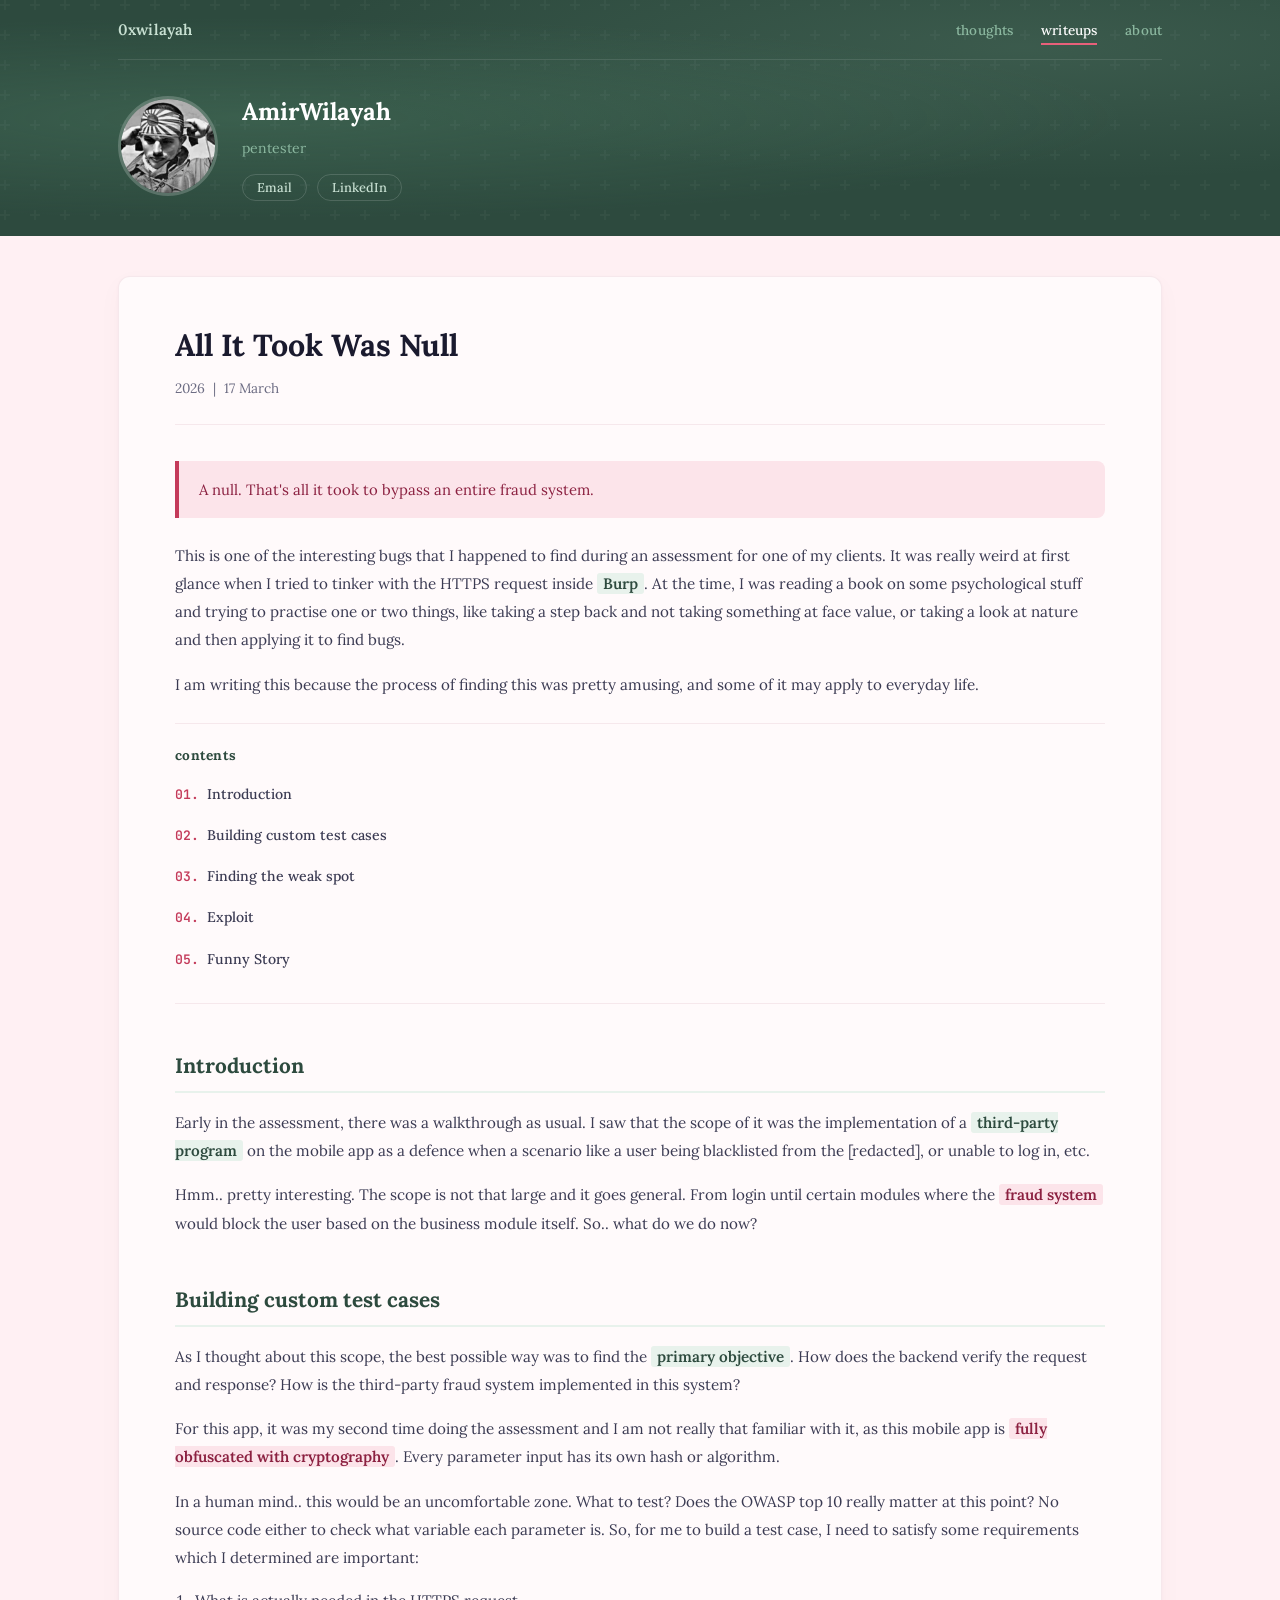
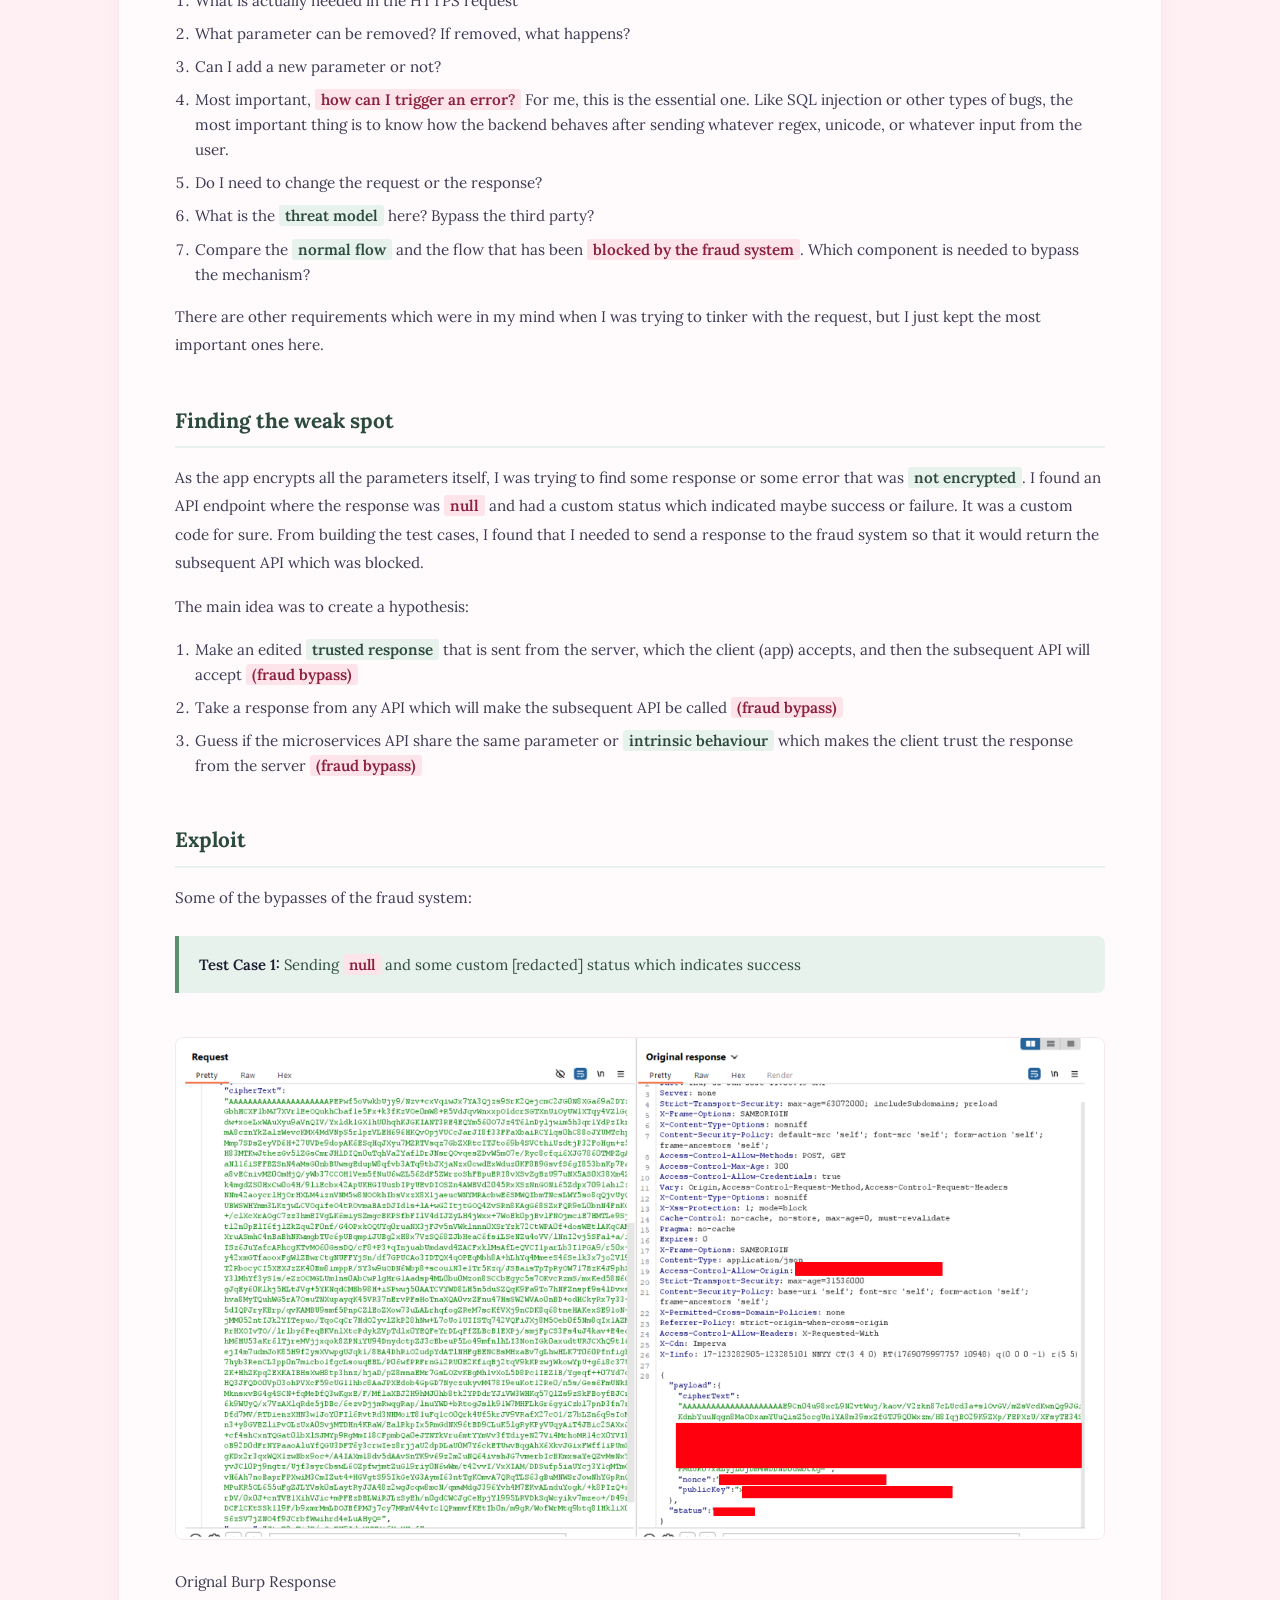
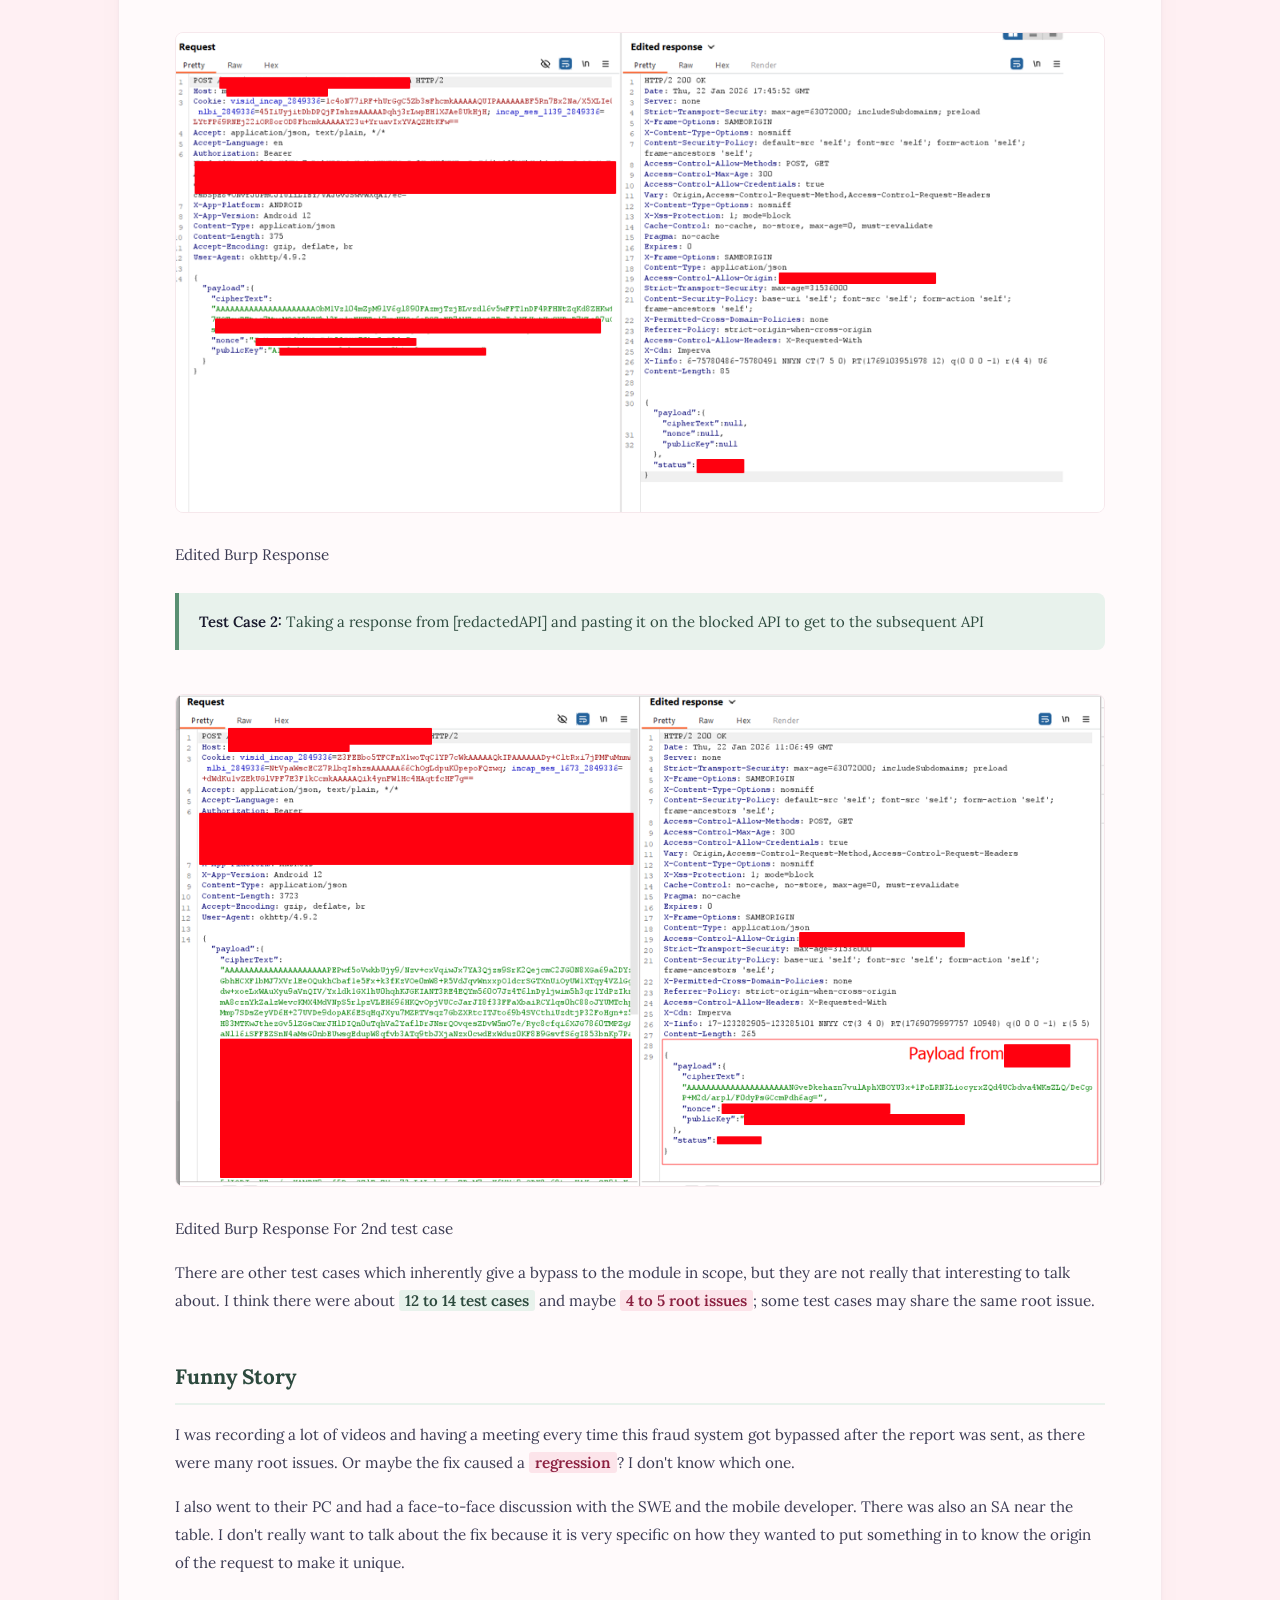
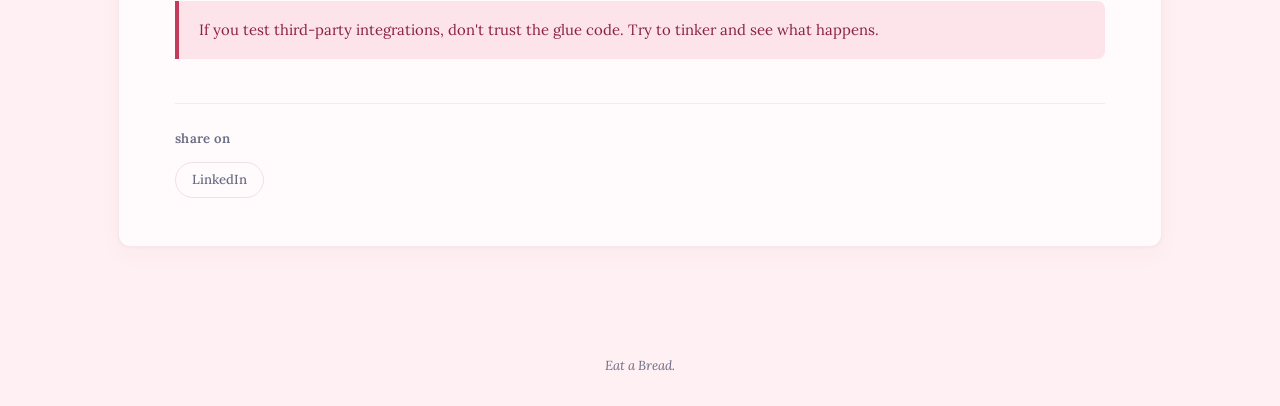
==== posts/all-it-took-was-null.html @ a5fc813b "Add files via upload" ====
<!DOCTYPE html>
<html lang="en">
<head>
  <meta charset="UTF-8">
  <meta name="viewport" content="width=device-width, initial-scale=1.0">
  <title>All It Took Was Null - 0xwilayah</title>
  <link rel="stylesheet" href="../css/style.css">
</head>
<body>

  <header class="site-header">
    <div class="header-inner">
      <nav class="site-nav">
        <a href="../index.html" class="site-title">0xwilayah</a>
        <button class="nav-toggle" onclick="document.querySelector('.nav-links').classList.toggle('open')">
          <span></span><span></span><span></span>
        </button>
        <ul class="nav-links">
          <li><a href="../thoughts.html">thoughts</a></li>
          <li><a href="../writeups.html" class="active">writeups</a></li>
          <li><a href="../about.html">about</a></li>
        </ul>
      </nav>
      <div class="author-strip">
        <img src="../images/kamikaze.jpeg" alt="AmirWilayah" class="author-avatar">
        <div class="author-info">
          <h1 class="author-name">AmirWilayah</h1>
          <p class="author-bio">pentester</p>
          <ul class="author-links">
            <li><a href="mailto:wilayahhhh@gmail.com">Email</a></li>
            <li><a href="https://www.linkedin.com/in/0xwilayah/" target="_blank">LinkedIn</a></li>
          </ul>
        </div>
      </div>
    </div>
  </header>

  <div class="main-wrap">
    <div class="content-card">

      <article>
        <header class="article-header">
          <h1 class="article-title">All It Took Was Null</h1>
          <div class="article-meta">
            2026 &nbsp;|&nbsp; 17 March 
          </div>
        </header>

        <div class="article-body">

          <div class="callout-straw">A null. That's all it took to bypass an entire fraud system.</div>

          <p>This is one of the interesting bugs that I happened to find during an assessment for one of my clients.
          It was really weird at first glance when I tried to tinker with the HTTPS request inside <span class="highlight-matcha">Burp</span>. At the time, I was reading a book on some psychological stuff and trying to practise one or two things, like taking a step back and not taking something at face value, or taking a look at nature and then applying it to find bugs.</p>

          <p>I am writing this because the process of finding this was pretty amusing, and some of it may apply to everyday life.</p>

          <!-- Table of Contents -->
          <nav class="toc">
            <div class="toc-title">contents</div>
            <ol>
              <li><a href="#introduction">Introduction</a></li>
              <li><a href="#building-test-cases">Building custom test cases</a></li>
              <li><a href="#finding-weak-spot">Finding the weak spot</a></li>
              <li><a href="#exploit">Exploit</a></li>
              <li><a href="#funny-story">Funny Story</a></li>
            </ol>
          </nav>

          <h2 id="introduction">Introduction</h2>

          <p>Early in the assessment, there was a walkthrough as usual. I saw that the scope of it was the implementation of a <span class="highlight-matcha">third-party program</span> on the mobile app as a defence when a scenario like a user being blacklisted from the [redacted], or unable to log in, etc.</p>

          <p>Hmm.. pretty interesting. The scope is not that large and it goes general. From login until certain modules where the <span class="highlight-straw">fraud system</span> would block the user based on the business module itself.
          So.. what do we do now?</p>

          <h2 id="building-test-cases">Building custom test cases</h2>

          <p>As I thought about this scope, the best possible way was to find the <span class="highlight-matcha">primary objective</span>.
          How does the backend verify the request and response? How is the third-party fraud system implemented in this system?</p>

          <p>For this app, it was my second time doing the assessment and I am not really that familiar with it, as this mobile app is <span class="highlight-straw">fully obfuscated with cryptography</span>. Every parameter input has its own hash or algorithm.</p>

          <p>In a human mind.. this would be an uncomfortable zone. What to test? Does the OWASP top 10 really matter at this point? No source code either to check what variable each parameter is. So, for me to build a test case, I need to satisfy some requirements which I determined are important:</p>

          <ol>
            <li>What is actually needed in the HTTPS request</li>
            <li>What parameter can be removed? If removed, what happens?</li>
            <li>Can I add a new parameter or not?</li>
            <li>Most important, <span class="highlight-straw">how can I trigger an error?</span> For me, this is the essential one. Like SQL injection or other types of bugs, the most important thing is to know how the backend behaves after sending whatever regex, unicode, or whatever input from the user.</li>
            <li>Do I need to change the request or the response?</li>
            <li>What is the <span class="highlight-matcha">threat model</span> here? Bypass the third party?</li>
            <li>Compare the <span class="highlight-matcha">normal flow</span> and the flow that has been <span class="highlight-straw">blocked by the fraud system</span>. Which component is needed to bypass the mechanism?</li>
          </ol>

          <p>There are other requirements which were in my mind when I was trying to tinker with the request, but I just kept the most important ones here.</p>

          <h2 id="finding-weak-spot">Finding the weak spot</h2>

          <p>As the app encrypts all the parameters itself, I was trying to find some response or some error that was <span class="highlight-matcha">not encrypted</span>. I found an API endpoint where the response was <span class="highlight-straw">null</span> and had a custom status which indicated maybe success or failure. It was a custom code for sure. From building the test cases, I found that I needed to send a response to the fraud system so that it would return the subsequent API which was blocked.</p>

          <p>The main idea was to create a hypothesis:</p>

          <ol>
            <li>Make an edited <span class="highlight-matcha">trusted response</span> that is sent from the server, which the client (app) accepts, and then the subsequent API will accept <span class="highlight-straw">(fraud bypass)</span></li>
            <li>Take a response from any API which will make the subsequent API be called <span class="highlight-straw">(fraud bypass)</span></li>
            <li>Guess if the microservices API share the same parameter or <span class="highlight-matcha">intrinsic behaviour</span> which makes the client trust the response from the server <span class="highlight-straw">(fraud bypass)</span></li>
          </ol>

          <h2 id="exploit">Exploit</h2>

          <p>Some of the bypasses of the fraud system:</p>

          <div class="callout"><strong>Test Case 1:</strong> Sending <span class="highlight-straw">null</span> and some custom [redacted] status which indicates success</div>

          <img src="../images/Original1.png" alt="Burp response normal">
            <p>Orignal Burp Response</p>

          <img src="../images/Edited2.png" alt="Burp response edited">
            <p>Edited Burp Response</p>


          <div class="callout"><strong>Test Case 2:</strong> Taking a response from [redactedAPI] and pasting it on the blocked API to get to the subsequent API</div>

          <img src="../images/Edited1.png" alt="Burp response edited">
            <p>Edited Burp Response For 2nd test case</p>

          <p>There are other test cases which inherently give a bypass to the module in scope, but they are not really that interesting to talk about. I think there were about <span class="highlight-matcha">12 to 14 test cases</span> and maybe <span class="highlight-straw">4 to 5 root issues</span>; some test cases may share the same root issue.</p>

          <h2 id="funny-story">Funny Story</h2>

          <p>I was recording a lot of videos and having a meeting every time this fraud system got bypassed after the report was sent, as there were many root issues. Or maybe the fix caused a <span class="highlight-straw">regression</span>? I don't know which one.</p>

          <p>I also went to their PC and had a face-to-face discussion with the SWE and the mobile developer. There was also an SA near the table. I don't really want to talk about the fix because it is very specific on how they wanted to put something in to know the origin of the request to make it unique.</p>

          <div class="callout-straw">If you test third-party integrations, don't trust the glue code. Try to tinker and see what happens.</div>

        </div>

        <div class="share-links">
          <h4>share on</h4>
          <a href="#" onclick="window.open('https://www.linkedin.com/shareArticle?mini=true&url='+encodeURIComponent(window.location.href),'_blank');return false;">LinkedIn</a>
        </div>
      </article>

    </div>
  </div>

  <footer class="site-footer">Eat a Bread.</footer>

</body>
</html>
---- css/style.css ----
/* ============================================
   0xWILAYAH - Matcha x Strawberry
   ============================================ */

@import url('https://fonts.googleapis.com/css2?family=Lora:ital,wght@0,400;0,500;0,600;0,700;1,400;1,500&family=JetBrains+Mono:wght@400;500&display=swap');

:root {
  --matcha-deep: #2d4a3e;
  --matcha-mid: #3d6b56;
  --matcha-soft: #5a8f72;
  --matcha-light: #8cb8a0;
  --matcha-pale: #c8e0d2;
  --matcha-cream: #e8f2ec;

  --straw-deep: #8b2040;
  --straw-mid: #c43a5a;
  --straw-soft: #e8607a;
  --straw-light: #f2a0b0;
  --straw-pale: #fce4ea;
  --straw-cream: #fff0f3;
  --straw-white: #fffafb;

  --ink: #1a1a2e;
  --ink-light: #3a3a52;
  --ink-muted: #6b6b82;

  --link-color: var(--matcha-mid);
  --link-hover: var(--matcha-deep);

  --font-main: 'Lora', Georgia, 'Times New Roman', serif;
  --font-code: 'JetBrains Mono', 'Fira Code', monospace;
}

*, *::before, *::after { box-sizing: border-box; margin: 0; padding: 0; }
html { font-size: 16px; scroll-behavior: smooth; }

body {
  font-family: var(--font-main);
  color: var(--ink);
  background: var(--straw-cream);
  line-height: 1.7;
  -webkit-font-smoothing: antialiased;
  min-height: 100vh;
}

a { color: var(--link-color); text-decoration: none; transition: color 0.25s ease; }
a:hover { color: var(--link-hover); }
img { max-width: 100%; height: auto; }

/* ============================================
   Header - Matcha
   ============================================ */

.site-header {
  background: var(--matcha-deep);
  background-image:
    radial-gradient(ellipse at 20% 50%, rgba(90,143,114,0.3) 0%, transparent 60%),
    radial-gradient(ellipse at 80% 20%, rgba(140,184,160,0.15) 0%, transparent 50%);
  color: #fff;
  position: relative;
  overflow: hidden;
}

.site-header::before {
  content: '';
  position: absolute;
  inset: 0;
  background: url("data:image/svg+xml,%3Csvg width='60' height='60' viewBox='0 0 60 60' xmlns='http://www.w3.org/2000/svg'%3E%3Cg fill='none'%3E%3Cg fill='%23ffffff' fill-opacity='0.03'%3E%3Cpath d='M36 34v-4h-2v4h-4v2h4v4h2v-4h4v-2h-4zm0-30V0h-2v4h-4v2h4v4h2V6h4V4h-4zM6 34v-4H4v4H0v2h4v4h2v-4h4v-2H6zM6 4V0H4v4H0v2h4v4h2V6h4V4H6z'/%3E%3C/g%3E%3C/g%3E%3C/svg%3E");
  pointer-events: none;
}

.header-inner {
  max-width: 1100px;
  margin: 0 auto;
  padding: 0 28px;
  position: relative;
  z-index: 5;
}

/* Nav */
.site-nav {
  display: flex;
  align-items: center;
  justify-content: space-between;
  padding: 16px 0;
  border-bottom: 1px solid rgba(255,255,255,0.1);
}

.site-title {
  font-family: var(--font-main);
  font-size: 0.95rem;
  font-weight: 600;
  color: var(--matcha-pale);
  letter-spacing: 0.01em;
}
.site-title:hover { color: #fff; }

.nav-links { display: flex; gap: 28px; list-style: none; }

.nav-links a {
  font-family: var(--font-main);
  font-size: 0.85rem;
  font-weight: 500;
  color: var(--matcha-light);
  letter-spacing: 0.01em;
  padding: 4px 0;
  position: relative;
  transition: color 0.25s;
}

.nav-links a::after {
  content: '';
  position: absolute;
  bottom: -2px;
  left: 0;
  width: 0;
  height: 2px;
  background: var(--straw-soft);
  transition: width 0.3s ease;
}

.nav-links a:hover,
.nav-links a.active { color: #fff; }
.nav-links a:hover::after,
.nav-links a.active::after { width: 100%; }

.nav-toggle { display: none; background: none; border: none; cursor: pointer; padding: 8px; }
.nav-toggle span { display: block; width: 20px; height: 2px; background: var(--matcha-light); margin: 4px 0; }

/* Author strip */
.author-strip {
  display: flex;
  align-items: center;
  gap: 24px;
  padding: 32px 0 36px;
}

.author-avatar {
  width: 100px;
  height: 100px;
  border-radius: 50%;
  object-fit: cover;
  border: 3px solid rgba(255,255,255,0.2);
  flex-shrink: 0;
}

.author-name {
  font-family: var(--font-main);
  font-size: 1.5rem;
  font-weight: 700;
  color: #fff;
  margin-bottom: 4px;
}

.author-bio {
  font-size: 0.88rem;
  color: var(--matcha-light);
  margin-bottom: 12px;
}

.author-links { display: flex; gap: 10px; list-style: none; flex-wrap: wrap; }

.author-links a {
  font-size: 0.8rem;
  font-weight: 500;
  color: var(--matcha-pale);
  padding: 4px 14px;
  border: 1px solid rgba(255,255,255,0.15);
  border-radius: 20px;
  transition: all 0.25s;
}

.author-links a:hover {
  background: rgba(255,255,255,0.1);
  border-color: rgba(255,255,255,0.3);
  color: #fff;
}

/* ============================================
   Content - Strawberry
   ============================================ */

.main-wrap {
  max-width: 1100px;
  margin: 0 auto;
  padding: 40px 28px 80px;
}

.content-card {
  background: var(--straw-white);
  border: 1px solid rgba(139,32,64,0.08);
  border-radius: 12px;
  padding: 48px 56px;
  box-shadow: 0 1px 3px rgba(139,32,64,0.04), 0 8px 24px rgba(139,32,64,0.03);
}

/* Home */
.home-bismillah {
  font-size: 2.2rem;
  font-weight: 700;
  color: var(--matcha-deep);
  margin-bottom: 16px;
}

.home-subtitle {
  font-size: 1.2rem;
  font-weight: 600;
  color: var(--straw-deep);
  margin-bottom: 12px;
  font-style: italic;
  line-height: 1.5;
}

.home-description {
  font-size: 0.95rem;
  color: var(--ink-muted);
  max-width: 600px;
}

/* Listing pages */
.page-title {
  font-size: 1.7rem;
  font-weight: 700;
  color: var(--matcha-deep);
  margin-bottom: 8px;
}

.page-title-line {
  width: 48px;
  height: 3px;
  background: linear-gradient(90deg, var(--straw-mid), var(--straw-soft));
  border-radius: 2px;
  margin-bottom: 36px;
}

.post-list { list-style: none; }

.post-item {
  padding: 24px 0;
  border-bottom: 1px solid rgba(139,32,64,0.08);
}
.post-item:first-child { padding-top: 0; }
.post-item:last-child { border-bottom: none; padding-bottom: 0; }

.post-item-title {
  font-size: 1.2rem;
  font-weight: 700;
  line-height: 1.4;
  margin-bottom: 8px;
}
.post-item-title a { color: var(--ink); }
.post-item-title a:hover { color: var(--straw-deep); }

.post-item-meta {
  font-size: 0.82rem;
  color: var(--ink-muted);
  margin-bottom: 8px;
  display: flex;
  align-items: center;
  gap: 8px;
}

.post-item-meta .tag {
  background: var(--matcha-cream);
  color: var(--matcha-deep);
  padding: 2px 10px;
  border-radius: 12px;
  font-size: 0.74rem;
  font-weight: 600;
}

.post-item-excerpt {
  font-size: 0.92rem;
  color: var(--ink-muted);
  line-height: 1.65;
}

.placeholder-text {
  color: var(--ink-muted);
  font-style: italic;
  font-size: 0.92rem;
}

/* Article */
.article-header {
  margin-bottom: 36px;
  padding-bottom: 24px;
  border-bottom: 1px solid rgba(139,32,64,0.08);
}

.article-title {
  font-size: 1.9rem;
  font-weight: 700;
  line-height: 1.3;
  color: var(--ink);
  margin-bottom: 12px;
}

.article-meta { font-size: 0.85rem; color: var(--ink-muted); }

.article-body h2 {
  font-size: 1.3rem;
  font-weight: 700;
  color: var(--matcha-deep);
  margin: 44px 0 16px;
  padding-bottom: 8px;
  border-bottom: 2px solid var(--matcha-cream);
}

.article-body h3 {
  font-size: 1.05rem;
  font-weight: 600;
  color: var(--straw-deep);
  margin: 32px 0 10px;
}

.article-body p {
  margin-bottom: 16px;
  font-size: 0.95rem;
  line-height: 1.85;
  color: var(--ink-light);
}

.article-body ul, .article-body ol { margin: 0 0 16px 20px; font-size: 0.95rem; }
.article-body li { margin-bottom: 8px; line-height: 1.65; color: var(--ink-light); }

.article-body blockquote {
  border-left: 4px solid var(--matcha-soft);
  padding: 14px 24px;
  margin: 24px 0;
  background: var(--matcha-cream);
  border-radius: 0 8px 8px 0;
  font-style: italic;
  color: var(--matcha-deep);
  font-size: 0.93rem;
}

.article-body code {
  font-family: var(--font-code);
  font-size: 0.83rem;
  background: var(--straw-pale);
  color: var(--straw-deep);
  padding: 2px 8px;
  border-radius: 4px;
}

.article-body pre {
  background: var(--matcha-deep);
  color: var(--matcha-pale);
  padding: 24px;
  border-radius: 10px;
  overflow-x: auto;
  margin: 24px 0;
  font-size: 0.84rem;
  line-height: 1.65;
}

.article-body pre code { background: none; padding: 0; color: inherit; font-size: inherit; }
.article-body strong { font-weight: 600; color: var(--ink); }

.article-body hr {
  border: none;
  height: 1px;
  background: linear-gradient(90deg, transparent, var(--straw-light), transparent);
  margin: 36px 0;
}

.article-body img {
  border-radius: 8px;
  margin: 20px 0;
  border: 1px solid rgba(139,32,64,0.08);
}

/* Share */
.share-links {
  margin-top: 44px;
  padding-top: 24px;
  border-top: 1px solid rgba(139,32,64,0.08);
}

.share-links h4 {
  font-size: 0.82rem;
  font-weight: 600;
  color: var(--ink-muted);
  margin-bottom: 12px;
  letter-spacing: 0.02em;
}

.share-links a {
  display: inline-block;
  margin-right: 10px;
  font-size: 0.82rem;
  font-weight: 500;
  padding: 6px 16px;
  border: 1px solid rgba(139,32,64,0.12);
  border-radius: 20px;
  color: var(--ink-muted);
  transition: all 0.25s;
}

.share-links a:hover {
  border-color: var(--straw-mid);
  color: var(--straw-mid);
  background: var(--straw-pale);
}

/* About */
.about-content p, .about-content li {
  font-size: 0.95rem;
  line-height: 1.75;
  color: var(--ink-light);
}

.about-content ul { list-style: none; margin: 16px 0; }
.about-content li { padding: 6px 0; }
.about-content li a { font-weight: 500; }

.about-content hr {
  border: none;
  height: 1px;
  background: linear-gradient(90deg, transparent, var(--straw-light), transparent);
  margin: 24px 0;
}

/* Highlights */
.highlight-matcha {
  background: var(--matcha-cream);
  color: var(--matcha-deep);
  padding: 1px 6px;
  border-radius: 3px;
  font-weight: 600;
}

.highlight-straw {
  background: var(--straw-pale);
  color: var(--straw-deep);
  padding: 1px 6px;
  border-radius: 3px;
  font-weight: 600;
}

/* Callout box */
.callout {
  background: var(--matcha-cream);
  border-left: 4px solid var(--matcha-soft);
  padding: 16px 20px;
  border-radius: 0 8px 8px 0;
  margin: 24px 0;
  font-size: 0.93rem;
  color: var(--matcha-deep);
  line-height: 1.7;
}

.callout-straw {
  background: var(--straw-pale);
  border-left: 4px solid var(--straw-mid);
  padding: 16px 20px;
  border-radius: 0 8px 8px 0;
  margin: 24px 0;
  font-size: 0.93rem;
  color: var(--straw-deep);
  line-height: 1.7;
}

/* Table of contents */
.toc {
  padding: 20px 0;
  margin: 24px 0 36px;
  border-top: 1px solid rgba(139,32,64,0.08);
  border-bottom: 1px solid rgba(139,32,64,0.08);
}

.toc-title {
  font-size: 0.85rem;
  font-weight: 700;
  color: var(--matcha-deep);
  margin-bottom: 10px;
  letter-spacing: 0.02em;
}

.toc ol {
  list-style: none;
  counter-reset: toc-counter;
  margin: 0;
  padding: 0;
}

.toc li {
  counter-increment: toc-counter;
  padding: 4px 0;
}

.toc li::before {
  content: counter(toc-counter, decimal-leading-zero) ".";
  color: var(--straw-mid);
  font-weight: 600;
  font-size: 0.82rem;
  margin-right: 8px;
  font-family: var(--font-code);
}

.toc a {
  font-size: 0.88rem;
  color: var(--ink-light);
  font-weight: 500;
  transition: color 0.2s;
}

.toc a:hover {
  color: var(--straw-deep);
}

/* Footer */
.site-footer {
  text-align: center;
  padding: 28px 24px;
  font-size: 0.82rem;
  color: var(--ink-muted);
  font-style: italic;
}

/* Responsive */
@media (max-width: 768px) {
  .author-strip { flex-direction: column; text-align: center; gap: 16px; }
  .author-avatar { width: 88px; height: 88px; }
  .author-links { justify-content: center; }
  .content-card { padding: 28px 20px; border-radius: 8px; }
  .main-wrap { padding: 24px 16px 60px; }
  .article-title { font-size: 1.5rem; }
  .home-bismillah { font-size: 1.6rem; }
}

@media (max-width: 600px) {
  .nav-links {
    display: none;
    position: absolute;
    top: 52px;
    left: 0;
    right: 0;
    background: var(--matcha-deep);
    flex-direction: column;
    padding: 16px 28px 20px;
    gap: 12px;
    border-top: 1px solid rgba(255,255,255,0.08);
    z-index: 100;
  }
  .nav-links.open { display: flex; }
  .nav-toggle { display: block; }
  .page-title { font-size: 1.4rem; }
}
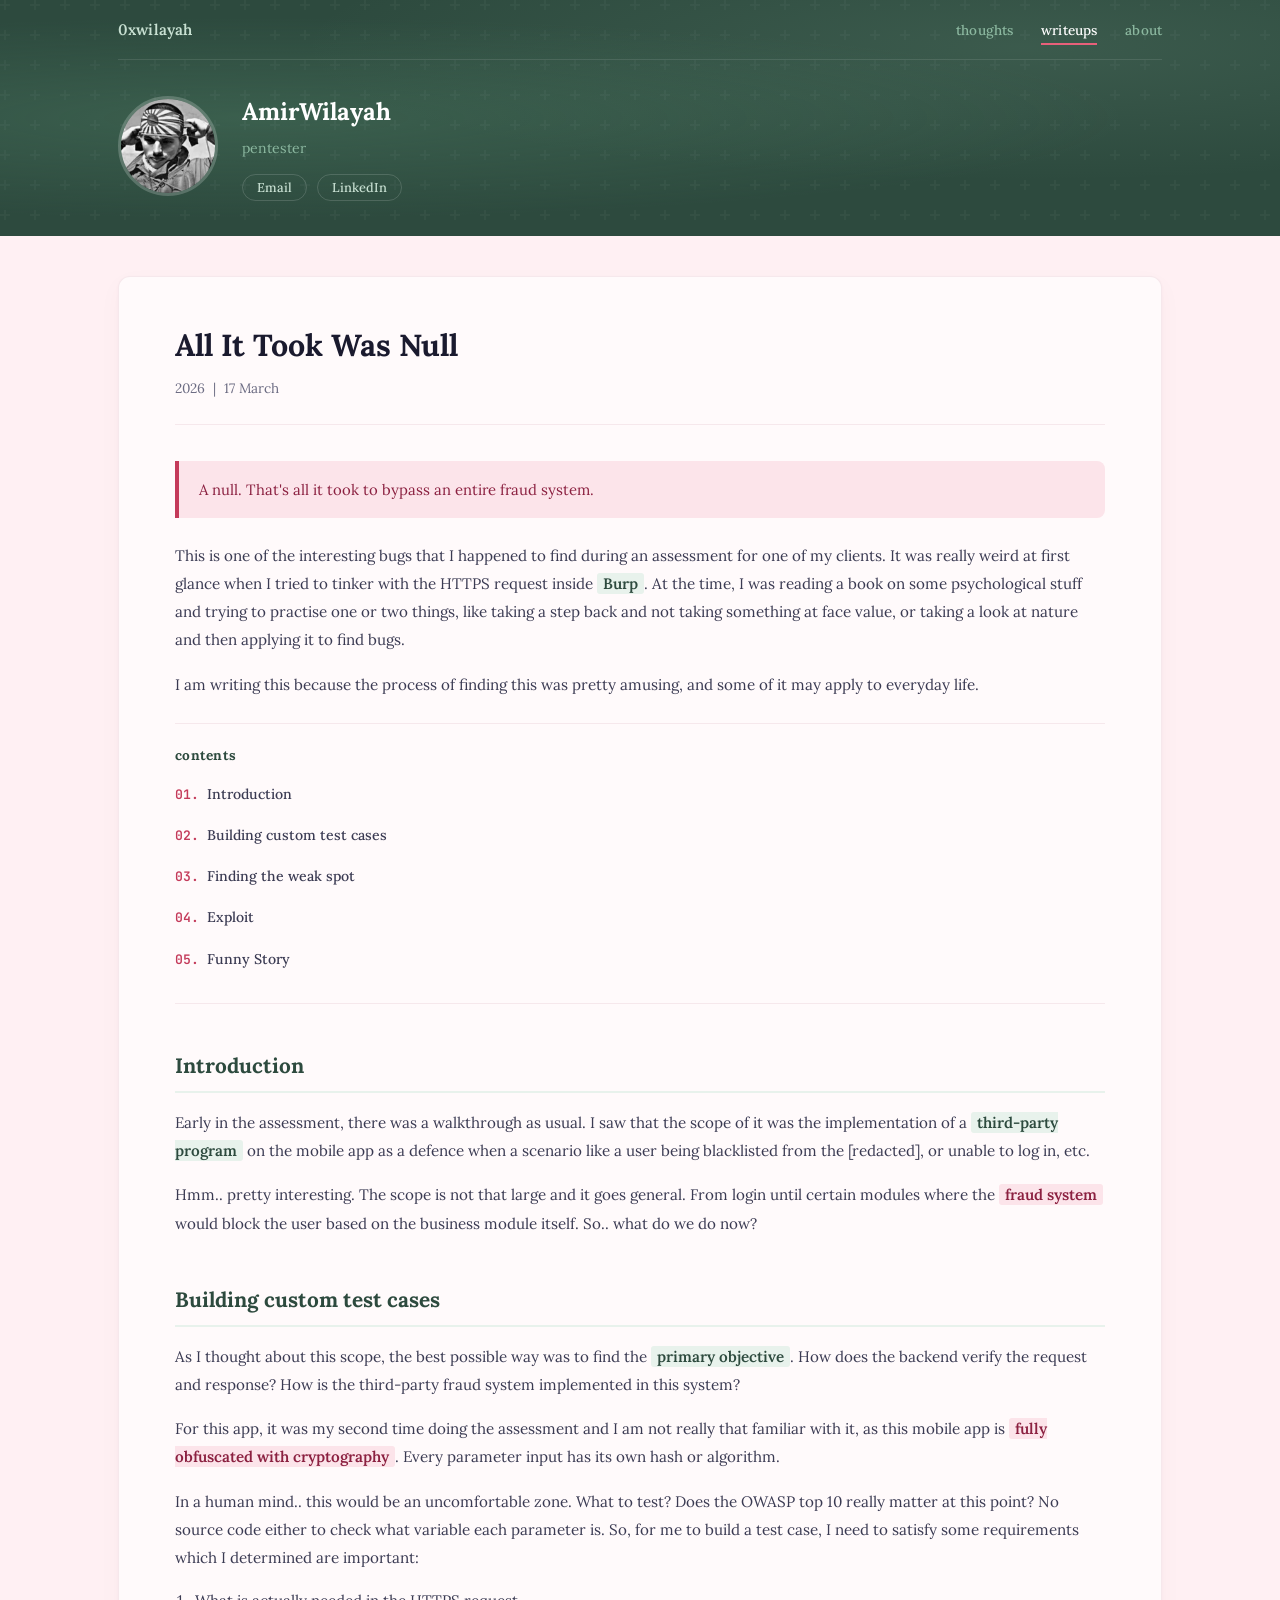
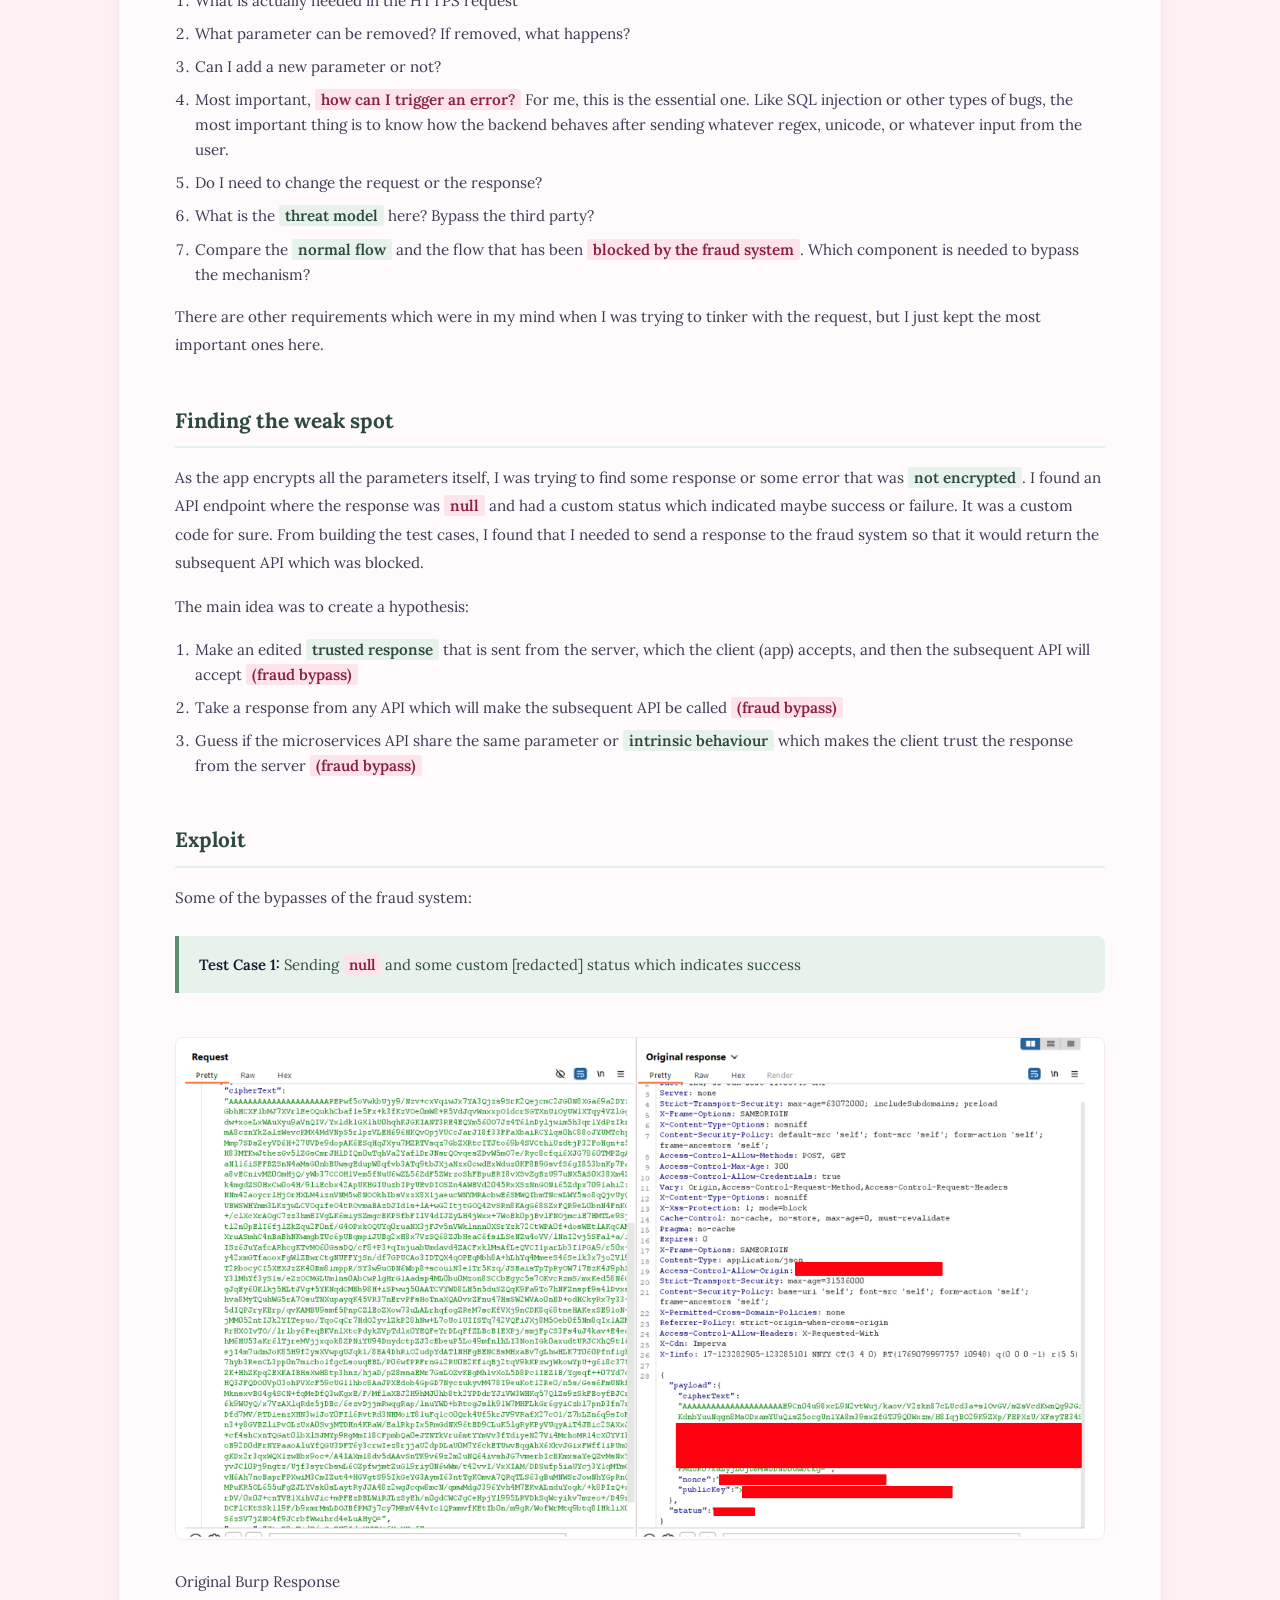
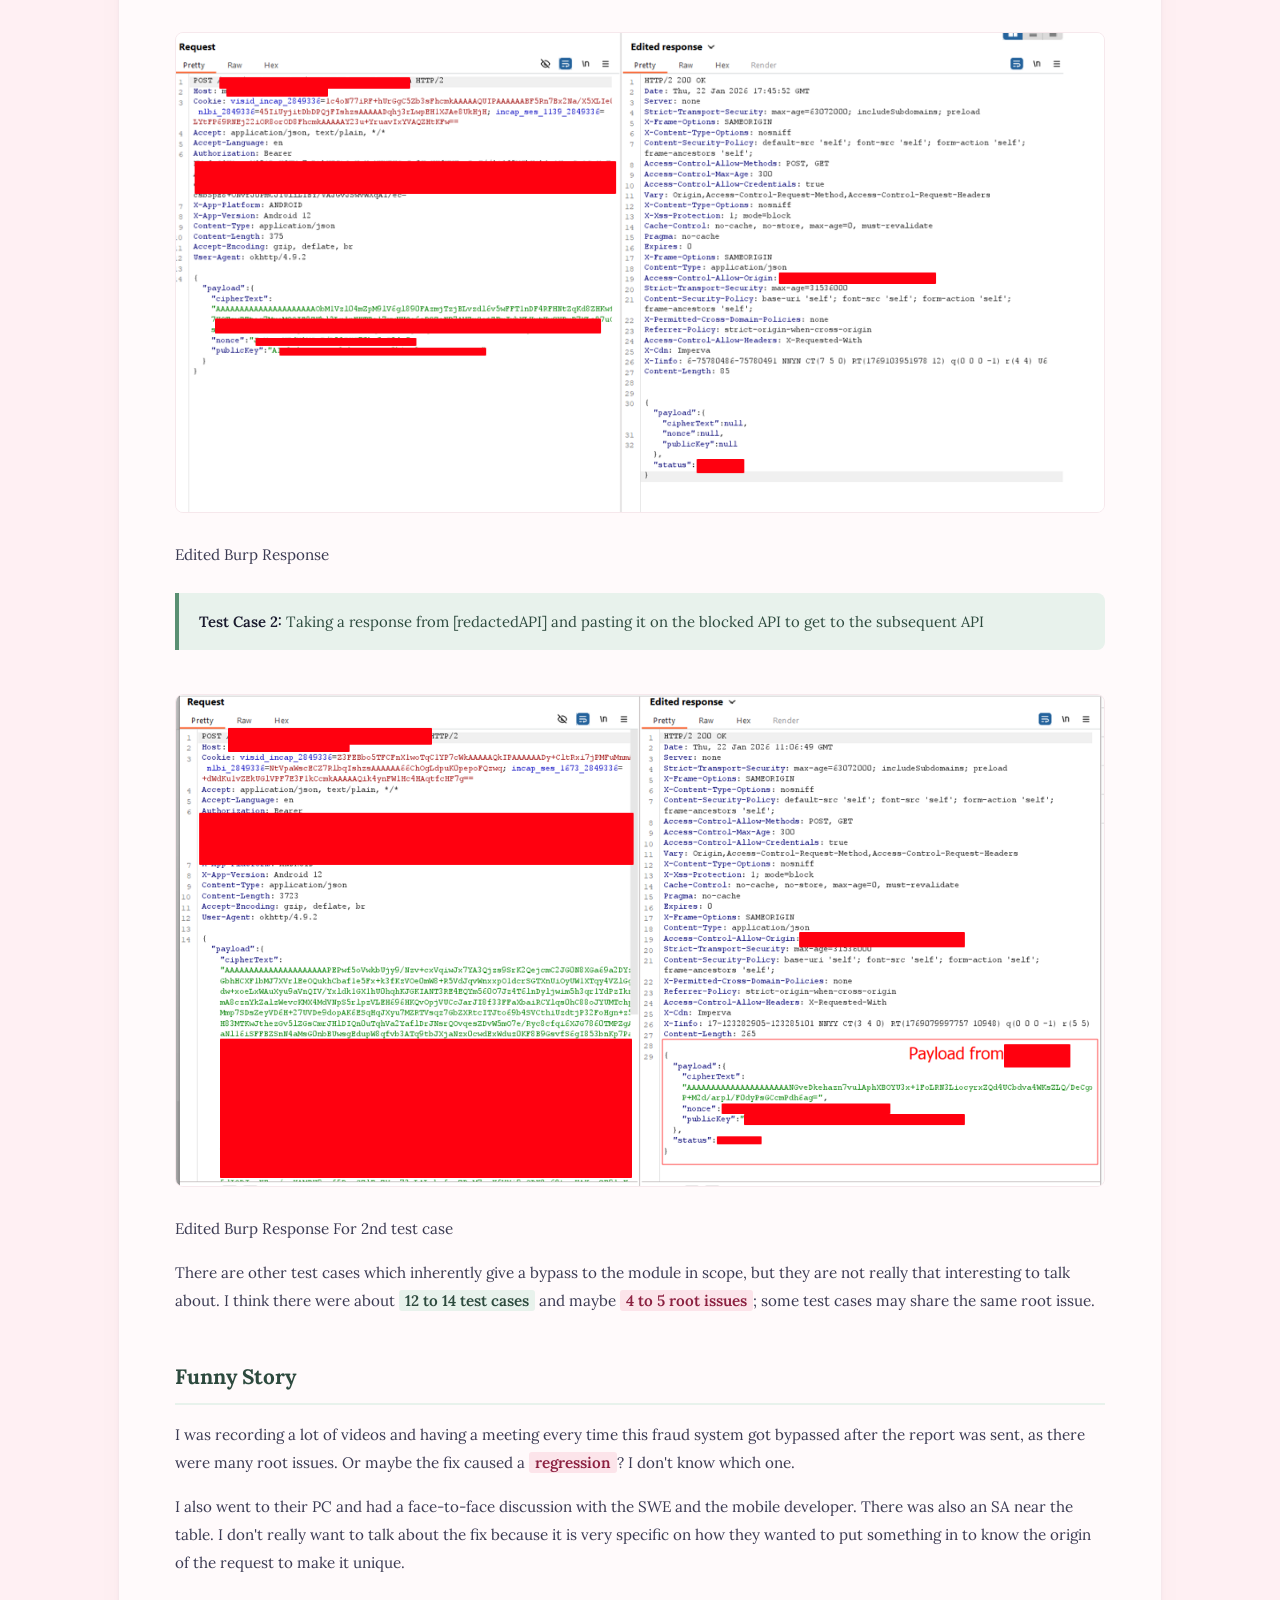
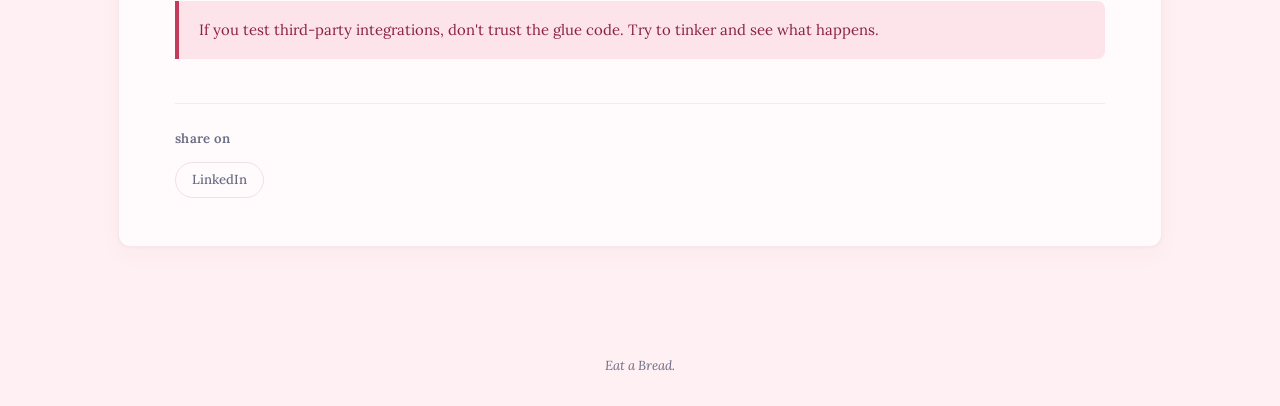
==== commit fc78db4a: "Fix typo in Burp response description" ====
--- a/posts/all-it-took-was-null.html
+++ b/posts/all-it-took-was-null.html
@@ -114,7 +114,7 @@
           <div class="callout"><strong>Test Case 1:</strong> Sending <span class="highlight-straw">null</span> and some custom [redacted] status which indicates success</div>
 
           <img src="../images/Original1.png" alt="Burp response normal">
-            <p>Orignal Burp Response</p>
+            <p>Original Burp Response</p>
 
           <img src="../images/Edited2.png" alt="Burp response edited">
             <p>Edited Burp Response</p>
